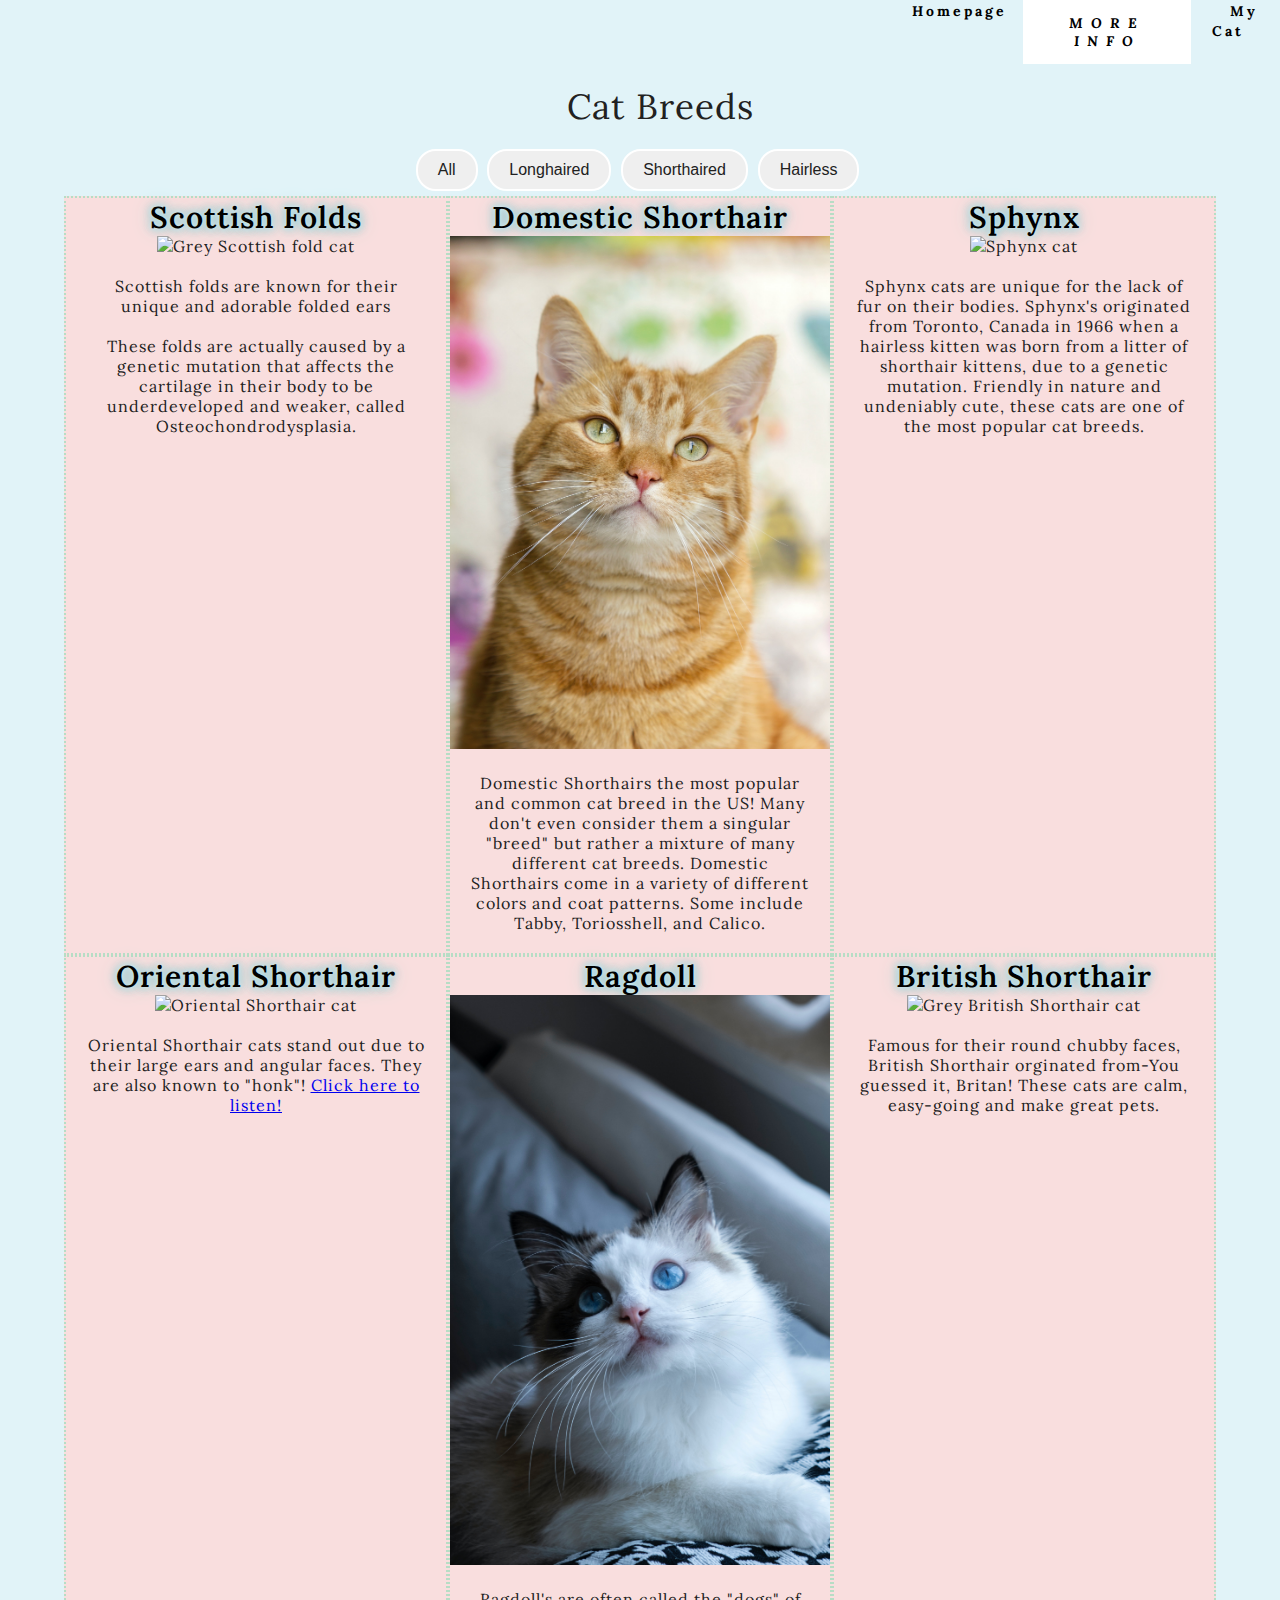
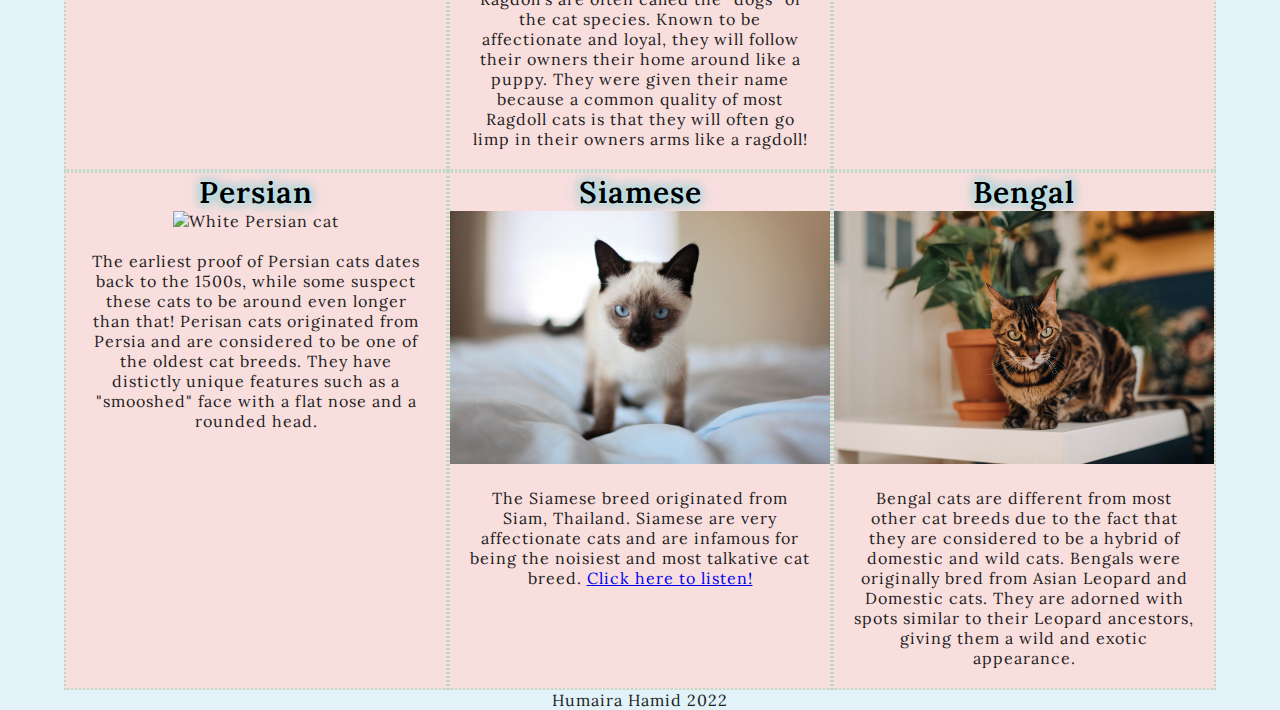
==== about.html @ 6b6b0eda "Add files via upload" ====
<!DOCTYPE html>
<html lang="en">
<head>
    <meta charset="UTF-8">
    <meta http-equiv="X-UA-Compatible" content="IE=edge">
    <meta name="viewport" content="width=device-width, initial-scale=1.0">
    <link rel="icon" href="images/favicon.ico">
    <link rel="stylesheet" href="css/html5reset.css">
    <link rel="stylesheet" href="css/style.css">
    <link rel="stylesheet" href="https://fonts.googleapis.com/css?family=Lora">
    <title>Cat Facts</title>
</head>
<body>
    <a class="skip-to-content-link" href="#main">
        Skip to content
      </a>

<header>
    <nav>
        <ul class="nav">
            <li><a href = "index.html">Homepage</a></li>
            <li><a class="active" href="about.html">More Info</a></li>
            <li><a href="maple.html">My Cat</a></li>
        </ul>
    </nav>
</header>
    <main id="main">

    <h1>Cat Breeds</h1>
    <button type="button" class="mixbutton" data-filter="all">All</button>
    <button type="button" class="mixbutton" data-filter=".longhair">Longhaired</button>
    <button type="button" class="mixbutton" data-filter=".shorthair">Shorthaired</button>
    <button type="button" class="mixbutton" data-filter=".hairless">Hairless</button>
<div class="infodiv">
    <div class = "mix shorthair all">
    <div class="catpic">
   <h2>Scottish Folds</h2>
   <img src="images/scottish_fold.jpg" alt="Grey Scottish fold cat" width="400px">
   <p>Scottish folds are known for their unique and adorable folded ears</p>
   <p>These folds are actually caused by a genetic mutation that affects the cartilage in their body to be underdeveloped and weaker, called Osteochondrodysplasia.</p></p>
  </div>
 </div>
  <div class = "mix shorthair all">
  <div class="catpic">
    <h2>Domestic Shorthair</h2>
    <img src="images/American_shorthair.jpg" alt="Orange Domestic Shorthair cat" width="400px">
    <p>Domestic Shorthairs the most popular and common cat breed in the US! Many don't even consider them a singular "breed" but rather a mixture of many different cat breeds. Domestic Shorthairs come in a variety of different colors and coat patterns. Some include Tabby, Toriosshell, and Calico. </p>
    </div>
    </div>
    <div class = "mix hairless all">
    <div class="catpic">
    <h2>Sphynx</h2>
    <img src="images/Sphynx.jpg" alt="Sphynx cat" width="400px">
    <p>Sphynx cats are unique for the lack of fur on their bodies. Sphynx's originated from Toronto, Canada in 1966 when a hairless kitten was born from a litter of shorthair kittens, due to a genetic mutation. Friendly in nature and undeniably cute, these cats are one of the most popular cat breeds.</p>
    </div>
    </div>
  <div class = "mix shorthair all">
  <div class="catpic">
    <h2>Oriental Shorthair</h2>
    <img src="images/Oriental_shorthair.jpg" alt="Oriental Shorthair cat" width="400px">
    <p>Oriental Shorthair cats stand out due to their large ears and angular faces. They are also known to "honk"! <a href="https://www.youtube.com/watch?v=qUM9tQq7b8Q&t=12s"> Click here to listen! </a></p>
  </div>
  </div>
  <div class = "mix longhair all">
  <div class="catpic">
    <h2>Ragdoll</h2>
    <img src="images/Ragdoll.jpg" alt="Ragdoll cat" width="400px">
    <p>Ragdoll's are often called the "dogs" of the cat species. Known to be affectionate and loyal, they will follow their owners their home around like a puppy. They were given their name because a common quality of most Ragdoll cats is that they will often go limp in their owners arms like a ragdoll! </p>
  </div>
  </div>
  <div class = "mix shorthair all">
  <div class="catpic">
    <h2>British Shorthair</h2>
    <img src="images/British_shorthair.jpg" alt="Grey British Shorthair cat" width="400px">
    <p>Famous for their round chubby faces, British Shorthair orginated from-You guessed it, Britan! These cats are calm, easy-going and make great pets.</p>
  </div>
  </div>
  <div class = "mix longhair all">
  <div class="catpic">
    <h2>Persian</h2>
    <img src="images/Persian.jpg" alt="White Persian cat" width="400" height="450">
    <p>The earliest proof of Persian cats dates back to the 1500s, while some suspect these cats to be around even longer than that! Perisan cats originated from Persia and are considered to be one of the oldest cat breeds. They have distictly unique features such as a "smooshed" face with a flat nose and a rounded head.</p>
  </div>
  </div>
  <div class = "mix shorthair all">
  <div class="catpic">
    <h2>Siamese</h2>
    <img src="images/Siamese.jpg" alt="Siamese cat" width="400px">
    <p> The Siamese breed originated from Siam, Thailand. Siamese are very affectionate cats and are infamous for being the noisiest and most talkative cat breed. <a href="https://www.youtube.com/watch?v=MDb_YSE3bb8"> Click here to listen! </a> </p>
  </div>
  </div>
  <div class = "mix shorthair all">
<div class="catpic">
    <h2>Bengal</h2>
    <img src="images/Bengal.jpg" alt="Bengal cat" width="400px">
    <p>Bengal cats are different from most other cat breeds due to the fact that they are considered to be a hybrid of domestic and wild cats. Bengals were originally bred from Asian Leopard and Domestic cats. They are adorned with spots similar to their Leopard ancestors, giving them a wild and exotic appearance. </p>
</div>
  </div>
  </div>

<script src="js/mixitup.min.js"></script>
<script>
    var containerEl = document.querySelector('.infodiv');
    var mixer = mixitup(containerEl);
</script>
    </main>
    <footer> Humaira Hamid 2022</footer>
    </body>
</html>
---- css/style.css ----
.maple{
    display: flex;
    justify-content: center;
    flex-direction: row;
    flex-wrap: wrap;
    
    
    
}

.maple img{
    border: 10px solid #f9dede;
    border-radius: 15px;
    margin: 10px;
    padding: 10px;
    width: 305px; 
    height: auto;
    


}

 body{
    background-color: #e1f3f8;
    text-align: center;
    color: #212121;
    font-family: 'Lora', sans-serif;
    letter-spacing: 1px;
    

 } 
 .mixbutton{
  display:inline-block;
  border-radius:20px;
  padding:10px 20px;
  border: 2px solid #FFFFFF;
  margin:0 0.3em 0.3em 0;
  text-decoration:none;
  color:#212121;
  text-align:center;
  font-size: medium;

 }
 .mixbutton:hover{
  background: white;

 }
 .infodiv{
  display: grid;
  grid-template-columns: 450px; 
  justify-content: center;
  
 
  
}
 



.catpic{
    border: dotted #b7ddc5 2px;
    margin: 0;
    text-align: center;
    background-color: #f9dede;
    height: 100%;

    
} 

a.skip-to-content-link{
  background: white;
  left: 0;
  padding: 6px;
  position: absolute;
  top: -40px;
  -webkit-transition: top 1s ease-out;
  transition: top 1s ease-out;
  z-index: 1;
}

a.skip-to-content-link:focus{
  top:20px;
  color: black;
  text-decoration-style: solid;
}



.catpic h2{
  font-size: 30px;
  font-weight: 600;
  color: black;
  text-shadow: 0px 0px 5px #d2f6fd, 0px 0px 10px #93bed3, 0px 0px 10px #93d3cc, 0px 0px 20px #93d3cc;
}



.catcover{
  display: none;
}



.nav {
    display: flex;
    justify-content:center;
    width: 100;
    
  }
.nav li {
    list-style: none;
  
  }
  .nav a {
    color: black;
   text-decoration: none;
   letter-spacing: 3px;
   font-weight: bold;
   font-size: 14px;
   padding: 14px 16px;
  
  }
  .nav a:hover:not(.active) {
    background-color: #f9dede;
  
  }
  .nav li a.active {
    background-color: #ffffff;
    font-style:oblique;
    text-transform: uppercase;
    letter-spacing: 2px;
    

}
body, html{
    height: 100%;
    margin: 0px;
  }
  
  img .bg {
    height: 100%;
    background-position: center;
    background-repeat: no-repeat;
    background-size: cover;
  }
  h1{
  
    text-align: center;
    top: 20px;
   width: 100%;
   min-height: 30px;
   display: inline-block;
   font-size: 35px;
   margin: 20px;

    
    

  } 

  p{
    margin: 20px; 

   

}
footer{
  background-color: #e1f3f8;
  color:#212121;
 
}




/* Tablet view */
@media screen and (min-width:768px) {

  .nav{
    display: flex;
    justify-content: space-around;
    width: 30%;
  }
  .nav li a.active {
    background-color: #ffffff;
    font-style:oblique;
    text-transform: uppercase;
    letter-spacing: 8px;
    display: block;
}
.nav a:hover:not(.active) {
  background-color: #f9dede;
  display: inline-block;

}
   
/* .maple img:nth-child(-n+3){
  display:none;
} */
.infodiv{
  display: grid;
  grid-template-columns: 450px 450px;
}

  
   
 
  

/* Desktop view */
@media screen and (min-width:1025px) {
  .nav{
    display: flex;
    float: right;
    margin: 0px;
  }

  

.maple img:nth-child(-n+3){
  display: block;
}



} 
.catcover{
  display: block;
}

.infodiv{
  grid-template-columns: 30% 30% 30%;
}


}
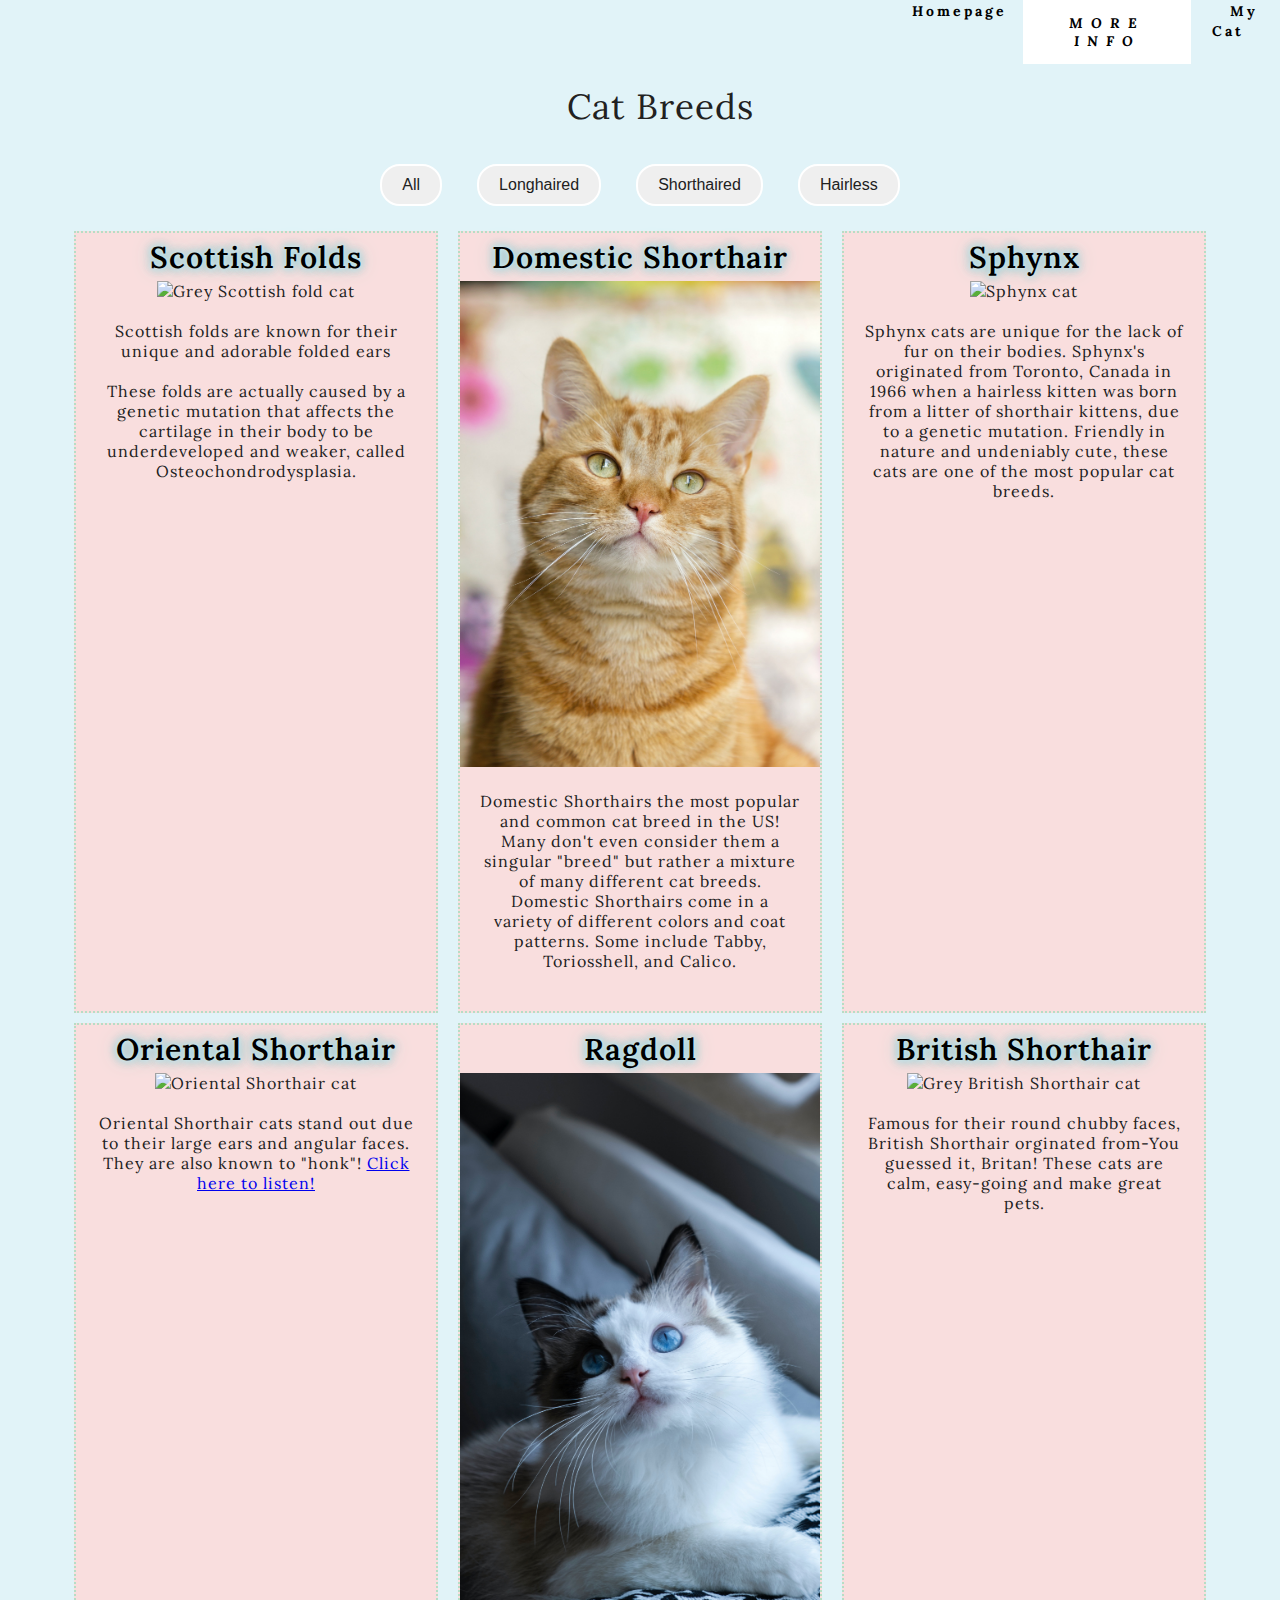
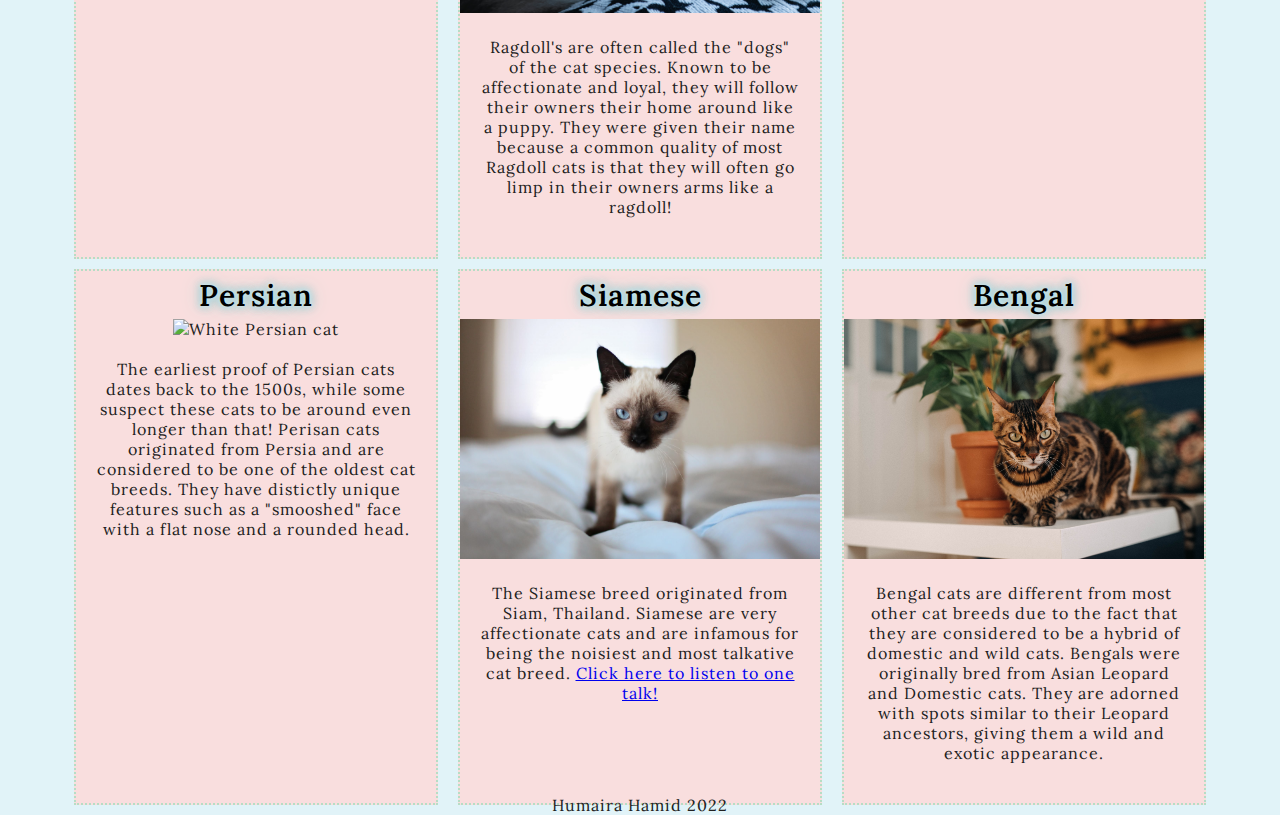
==== commit 7aa8265f: "Update about.html" ====
--- a/about.html
+++ b/about.html
@@ -86,7 +86,7 @@
   <div class="catpic">
     <h2>Siamese</h2>
     <img src="images/Siamese.jpg" alt="Siamese cat" width="400px">
-    <p> The Siamese breed originated from Siam, Thailand. Siamese are very affectionate cats and are infamous for being the noisiest and most talkative cat breed. <a href="https://www.youtube.com/watch?v=MDb_YSE3bb8"> Click here to listen! </a> </p>
+    <p> The Siamese breed originated from Siam, Thailand. Siamese are very affectionate cats and are infamous for being the noisiest and most talkative cat breed. <a href="https://www.youtube.com/watch?v=MDb_YSE3bb8"> Click here to listen to one talk! </a> </p>
   </div>
   </div>
   <div class = "mix shorthair all">
@@ -106,4 +106,4 @@
     </main>
     <footer> Humaira Hamid 2022</footer>
     </body>
-</html>+</html>
--- a/css/style.css
+++ b/css/style.css
@@ -40,6 +40,7 @@
   color:#212121;
   text-align:center;
   font-size: medium;
+  margin:15px
 
  }
  .mixbutton:hover{
@@ -50,6 +51,7 @@
   display: grid;
   grid-template-columns: 450px; 
   justify-content: center;
+  row-gap: 10px;
   
  
   
@@ -60,7 +62,7 @@
 
 .catpic{
     border: dotted #b7ddc5 2px;
-    margin: 0;
+    margin: 10px;
     text-align: center;
     background-color: #f9dede;
     height: 100%;
@@ -92,6 +94,7 @@
   font-weight: 600;
   color: black;
   text-shadow: 0px 0px 5px #d2f6fd, 0px 0px 10px #93bed3, 0px 0px 10px #93d3cc, 0px 0px 20px #93d3cc;
+  margin:5px;
 }
 
 
@@ -171,7 +174,9 @@
  
 }
 
-
+.maple img:nth-child(-n+3){
+  display:none;
+} 
 
 
 /* Tablet view */
@@ -220,7 +225,7 @@
 
 .maple img:nth-child(-n+3){
   display: block;
-}
+} 
 
 
 
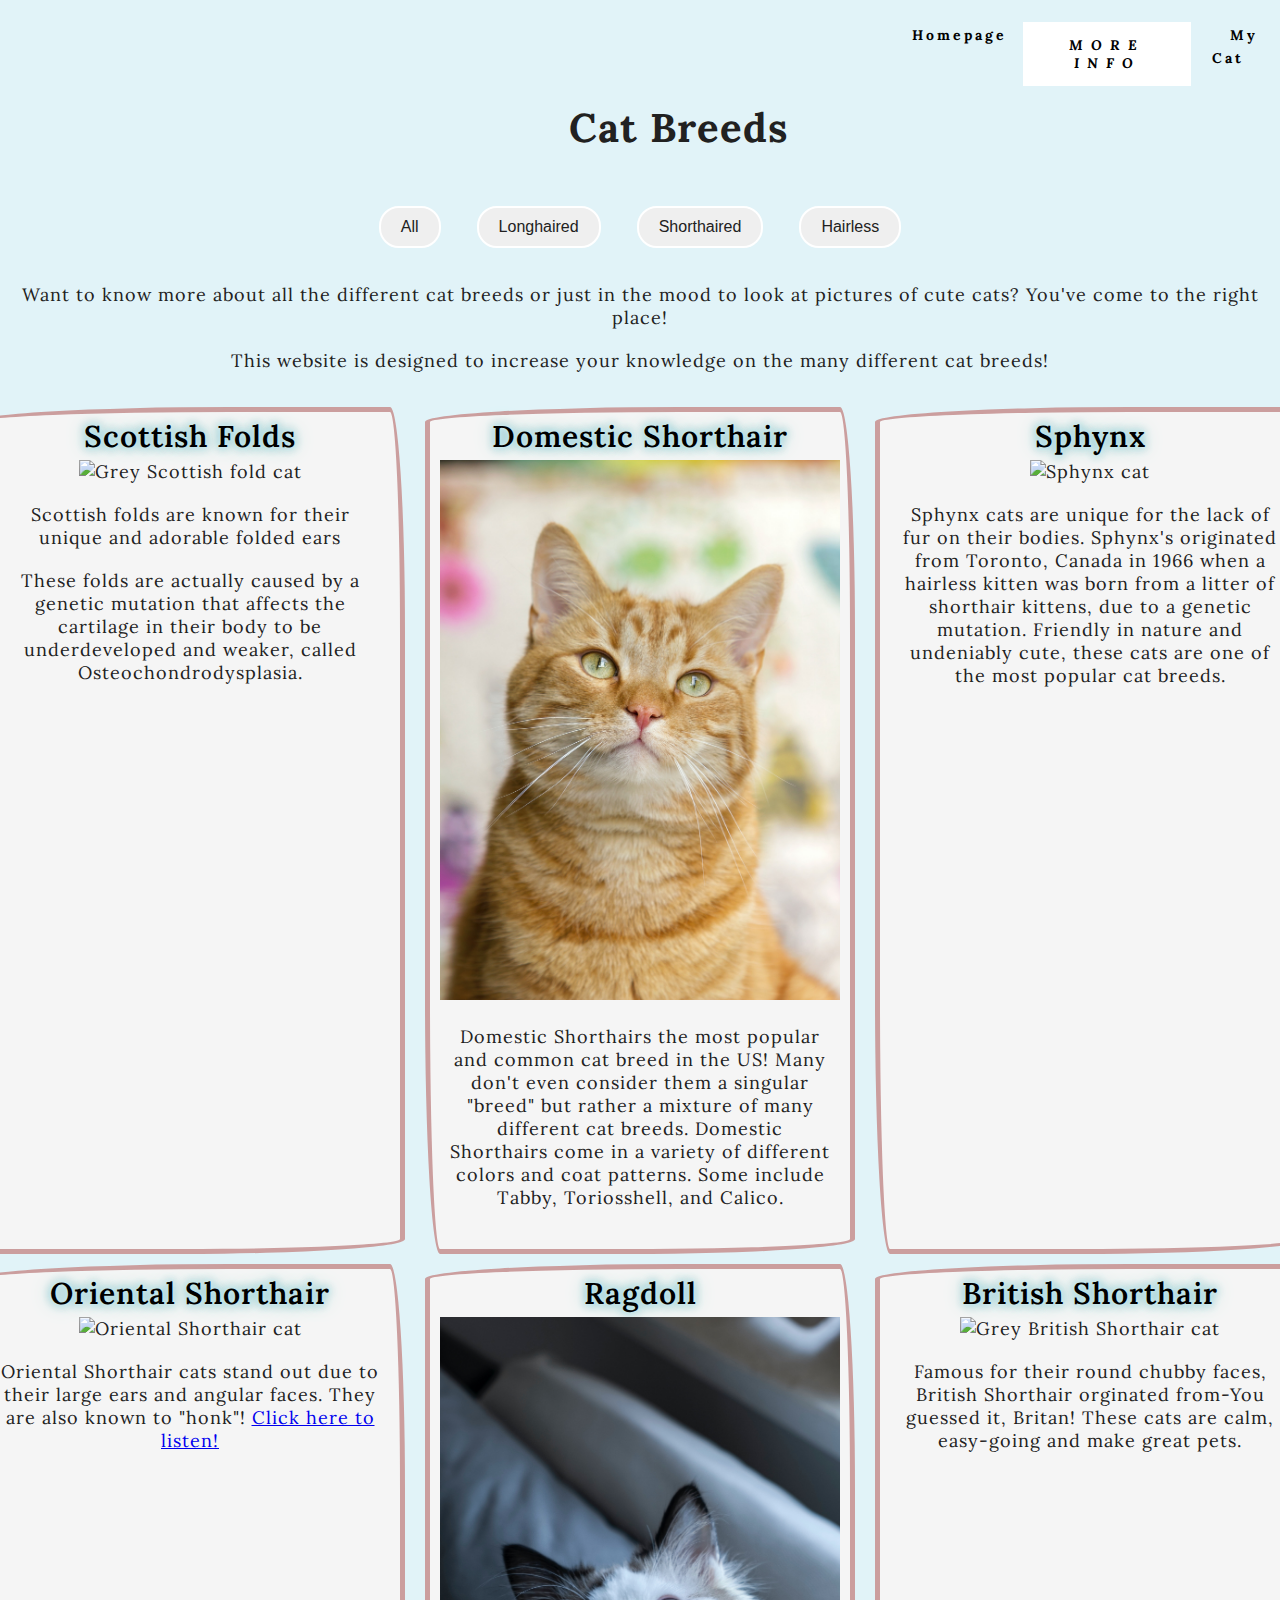
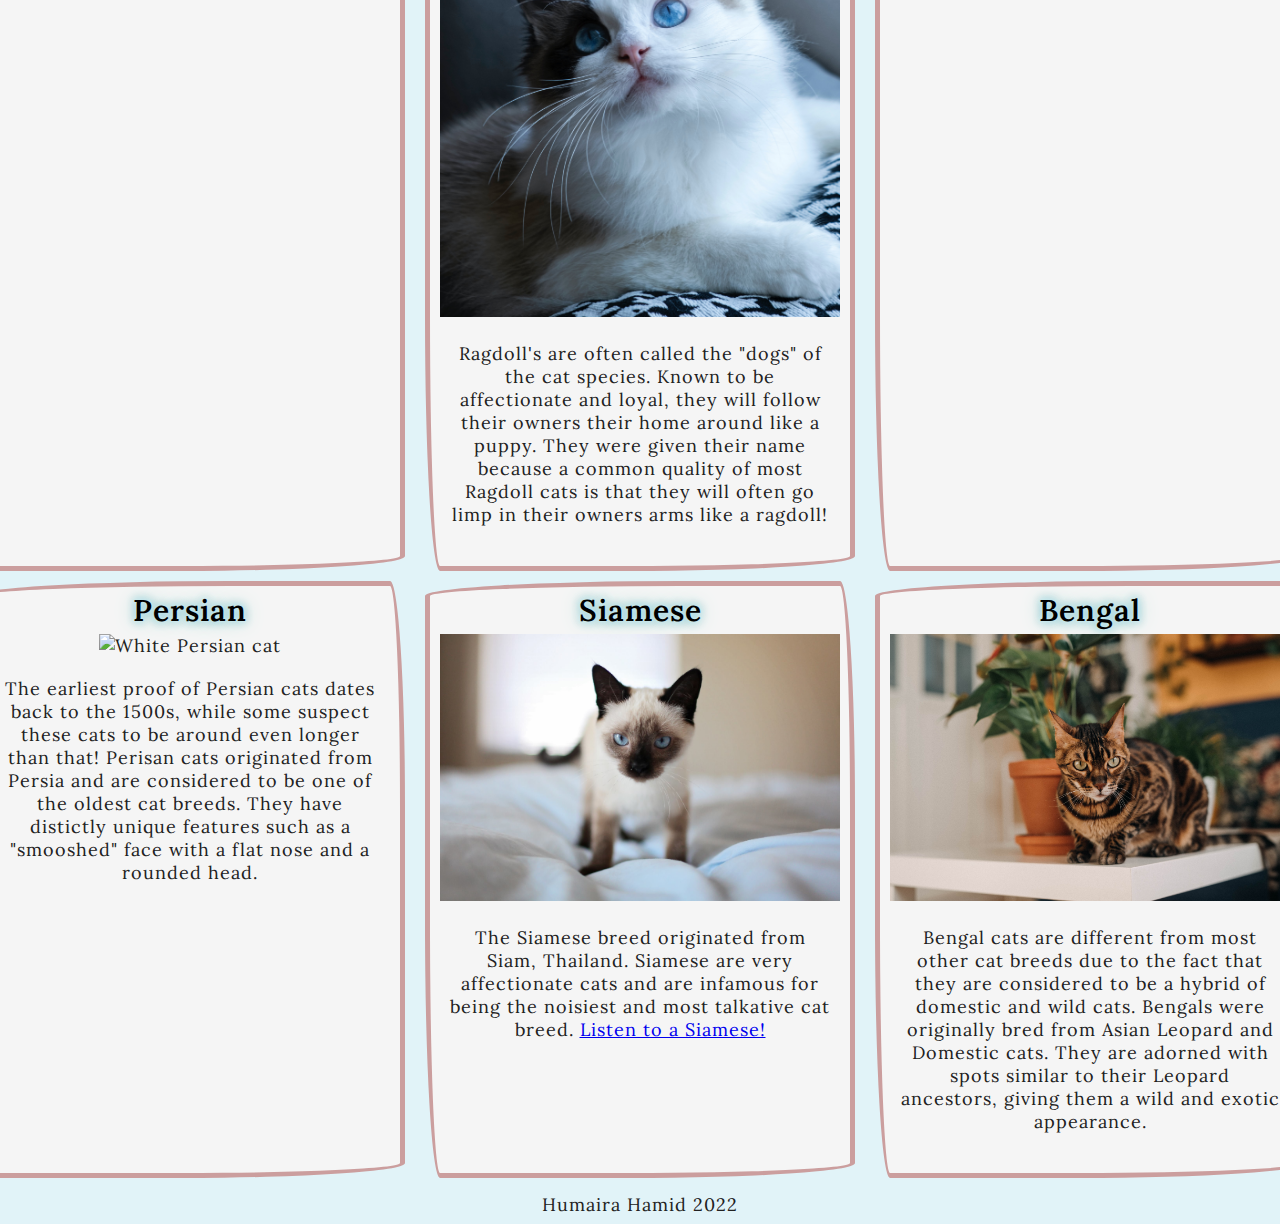
==== commit 93577567: "Add files via upload" ====
--- a/about.html
+++ b/about.html
@@ -3,7 +3,7 @@
 <head>
     <meta charset="UTF-8">
     <meta http-equiv="X-UA-Compatible" content="IE=edge">
-    <meta name="viewport" content="width=device-width, initial-scale=1.0">
+    <meta name="viewport" content="width=device-width, initial-scale=1">
     <link rel="icon" href="images/favicon.ico">
     <link rel="stylesheet" href="css/html5reset.css">
     <link rel="stylesheet" href="css/style.css">
@@ -24,13 +24,15 @@
         </ul>
     </nav>
 </header>
+    
     <main id="main">
-
-    <h1>Cat Breeds</h1>
+        <h1>Cat Breeds</h1>
     <button type="button" class="mixbutton" data-filter="all">All</button>
     <button type="button" class="mixbutton" data-filter=".longhair">Longhaired</button>
     <button type="button" class="mixbutton" data-filter=".shorthair">Shorthaired</button>
     <button type="button" class="mixbutton" data-filter=".hairless">Hairless</button>
+    <p>Want to know more about all the different cat breeds or just in the mood to look at pictures of cute cats? You've come to the right place! </p>
+         <p>This website is designed to increase your knowledge on the many different cat breeds! </p>
 <div class="infodiv">
     <div class = "mix shorthair all">
     <div class="catpic">
@@ -86,7 +88,7 @@
   <div class="catpic">
     <h2>Siamese</h2>
     <img src="images/Siamese.jpg" alt="Siamese cat" width="400px">
-    <p> The Siamese breed originated from Siam, Thailand. Siamese are very affectionate cats and are infamous for being the noisiest and most talkative cat breed. <a href="https://www.youtube.com/watch?v=MDb_YSE3bb8"> Click here to listen to one talk! </a> </p>
+    <p> The Siamese breed originated from Siam, Thailand. Siamese are very affectionate cats and are infamous for being the noisiest and most talkative cat breed. <a href="https://www.youtube.com/watch?v=MDb_YSE3bb8">Listen to a Siamese! </a> </p>
   </div>
   </div>
   <div class = "mix shorthair all">
@@ -94,7 +96,7 @@
     <h2>Bengal</h2>
     <img src="images/Bengal.jpg" alt="Bengal cat" width="400px">
     <p>Bengal cats are different from most other cat breeds due to the fact that they are considered to be a hybrid of domestic and wild cats. Bengals were originally bred from Asian Leopard and Domestic cats. They are adorned with spots similar to their Leopard ancestors, giving them a wild and exotic appearance. </p>
-</div>
+ </div>
   </div>
   </div>
 
@@ -106,4 +108,4 @@
     </main>
     <footer> Humaira Hamid 2022</footer>
     </body>
-</html>
+</html>--- a/css/style.css
+++ b/css/style.css
@@ -1,248 +1,313 @@
-
 .maple{
-    display: flex;
-    justify-content: center;
-    flex-direction: row;
-    flex-wrap: wrap;
-    
-    
-    
+  display: flex;
+  justify-content: center;
+  flex-direction: row;
+  flex-wrap: wrap;
+  
+  
+  
 }
 
 .maple img{
-    border: 10px solid #f9dede;
-    border-radius: 15px;
-    margin: 10px;
-    padding: 10px;
-    width: 305px; 
-    height: auto;
-    
-
-
-}
-
- body{
-    background-color: #e1f3f8;
-    text-align: center;
-    color: #212121;
-    font-family: 'Lora', sans-serif;
-    letter-spacing: 1px;
-    
-
- } 
- .mixbutton{
-  display:inline-block;
-  border-radius:20px;
-  padding:10px 20px;
-  border: 2px solid #FFFFFF;
-  margin:0 0.3em 0.3em 0;
-  text-decoration:none;
-  color:#212121;
-  text-align:center;
-  font-size: medium;
-  margin:15px
-
- }
- .mixbutton:hover{
-  background: white;
-
- }
- .infodiv{
-  display: grid;
-  grid-template-columns: 450px; 
-  justify-content: center;
-  row-gap: 10px;
-  
+  border: 10px solid whitesmoke;
+  border-radius: 15px;
+  margin: 10px;
+  padding: 10px;
+  width: 305px; 
+  height: auto;
+  border:solid 5px rgb(0, 0, 0);
+  border-radius: 255px 15px 225px 15px/15px 225px 15px 255px;
+}
+  
+.bx{
+  margin: 1em auto; padding: 1em 2em;
+  border: solid 1px #808080; 
+  display: inline-block; 
+  position: relative; 
+  font-size: 18px;  
+  max-width: 400px;
+}
+
+
+.quote{
+  max-width: 220px;
+  border-radius: 40%;
+  border: solid 4px rgba(12,58,168,1.0);
+}
+.quote::before,
+.quote::after {
+  content: "";
+  position: absolute;
+  background: white;;
+  border-radius: 50%;
+}.quote::before {
+  bottom: -18px; left: 70%;
+  height: 20px; width: 20px; 
+  border: solid 4px rgba(12,58,168,0.8);
+}
+.quote::after {
+  bottom: -28px; left: 74%;
+  height: 12px; width: 12px; 
+  border: solid 4px rgba(12,58,168,0.6);
+}
+
+
+
+body{
+  background-color: #e1f3f8;
+  text-align: center;
+  color: #212121;
+  font-family: 'Lora', sans-serif;
+  letter-spacing: 1px;
+  font-size: 18px;
+  
+
+} 
+.mixbutton{
+display:inline-block;
+border-radius:20px;
+padding:10px 20px;
+border: 2px solid #FFFFFF;
+margin:0 0.3em 0.3em 0;
+text-decoration:none;
+color:#212121;
+text-align:center;
+font-size: medium;
+margin:15px
+
+}
+.mixbutton:hover{
+background: white;
+
+}
+.infodiv{
+display: grid;
+grid-template-columns: 450px; 
+justify-content: center;
+row-gap: 10px;
+
+
+
+
+
+}
+
+
+
+
+.catpic{
+  /* border: ridge #f9dede 5px; */
+  margin: 10px;
+  text-align: center;
+  background-color: whitesmoke;
+  height: 100%;
+  border:solid 5px rgb(203, 158, 158);
+  border-radius: 255px 15px 225px 15px/15px 225px 15px 255px;
+
+  
+} 
+
+a.skip-to-content-link{
+background: white;
+left: 0;
+padding: 6px;
+position: absolute;
+top: -40px;
+-webkit-transition: top 1s ease-out;
+transition: top 1s ease-out;
+z-index: 1;
+}
+
+a.skip-to-content-link:focus{
+top:20px;
+color: black;
+text-decoration-style: solid;
+}
+
+
+
+.catpic h2{
+font-size: 30px;
+font-weight: 600;
+color: black;
+text-shadow: 0px 0px 5px #d2f6fd, 0px 0px 10px #93bed3, 0px 0px 10px #93d3cc, 0px 0px 20px #93d3cc;
+margin:5px;
+}
+
+
+
+.catcover{
+display: none;
+}
+
+
+
+.nav {
+  display: flex;
+  justify-content:center;
+  width: 100;
+  position: relative;
+  top: 22px;
+  
+}
+.nav li {
+  list-style: none;
+
+}
+.nav a {
+  color: black;
+ text-decoration: none;
+ letter-spacing: 3px;
+ font-weight: bold;
+ font-size: 14px;
+ padding: 14px 16px;
+
+}
+.nav a:hover:not(.active) {
+  background-color: #f9dede;
+
+}
+.nav li a.active {
+  background-color: #ffffff;
+  font-style:oblique;
+  text-transform: uppercase;
+  letter-spacing: 2px;
+  
+
+}
+
+
+/* img .bg {
+  height: 100%;
+  background-position: center;
+  background-repeat: no-repeat;
+  background-size: cover; */
+
+h1{
+
+  text-align: center;
+  top: 20px;
+  width: 100%;
+  min-height: 30px;
+  display: inline-block;
+  font-size: 40px;
+  margin: 38px;
+  font-weight: bold;
  
-  
-}
+
+  
+  
+
+} 
+.home{
+  background:#FFFFFF;
+  border: black solid 5px;
+  border-radius: 15px;
+  /* padding: 20px 15px; */
+
+  
+}
+
+p{
+  margin: 20px; 
+
  
 
-
-
-.catpic{
-    border: dotted #b7ddc5 2px;
-    margin: 10px;
-    text-align: center;
-    background-color: #f9dede;
-    height: 100%;
-
-    
-} 
-
-a.skip-to-content-link{
-  background: white;
-  left: 0;
-  padding: 6px;
-  position: absolute;
-  top: -40px;
-  -webkit-transition: top 1s ease-out;
-  transition: top 1s ease-out;
-  z-index: 1;
-}
-
-a.skip-to-content-link:focus{
-  top:20px;
-  color: black;
-  text-decoration-style: solid;
-}
-
-
-
-.catpic h2{
-  font-size: 30px;
-  font-weight: 600;
-  color: black;
-  text-shadow: 0px 0px 5px #d2f6fd, 0px 0px 10px #93bed3, 0px 0px 10px #93d3cc, 0px 0px 20px #93d3cc;
-  margin:5px;
-}
-
-
-
-.catcover{
+}
+footer{
+background-color: #e1f3f8;
+color:#212121;
+margin:8px;
+}
+
+.maple img:nth-child(-n+3){
+display:none;
+} 
+.quote{
   display: none;
 }
-
-
-
-.nav {
-    display: flex;
-    justify-content:center;
-    width: 100;
-    
-  }
-.nav li {
-    list-style: none;
-  
-  }
-  .nav a {
-    color: black;
-   text-decoration: none;
-   letter-spacing: 3px;
-   font-weight: bold;
-   font-size: 14px;
-   padding: 14px 16px;
-  
-  }
-  .nav a:hover:not(.active) {
-    background-color: #f9dede;
-  
-  }
-  .nav li a.active {
-    background-color: #ffffff;
-    font-style:oblique;
-    text-transform: uppercase;
-    letter-spacing: 2px;
-    
-
-}
-body, html{
-    height: 100%;
-    margin: 0px;
-  }
-  
-  img .bg {
-    height: 100%;
-    background-position: center;
-    background-repeat: no-repeat;
-    background-size: cover;
-  }
-  h1{
-  
-    text-align: center;
-    top: 20px;
-   width: 100%;
-   min-height: 30px;
-   display: inline-block;
-   font-size: 35px;
-   margin: 20px;
-
-    
-    
-
-  } 
-
-  p{
-    margin: 20px; 
-
-   
-
-}
-footer{
-  background-color: #e1f3f8;
-  color:#212121;
- 
-}
-
-.maple img:nth-child(-n+3){
-  display:none;
-} 
 
 
 /* Tablet view */
 @media screen and (min-width:768px) {
 
-  .nav{
-    display: flex;
-    justify-content: space-around;
-    width: 30%;
-  }
-  .nav li a.active {
-    background-color: #ffffff;
-    font-style:oblique;
-    text-transform: uppercase;
-    letter-spacing: 8px;
-    display: block;
+.nav{
+  display: flex;
+  justify-content: space-around;
+  width: 30%;
+}
+.nav li a.active {
+  background-color: #ffffff;
+  font-style:oblique;
+  text-transform: uppercase;
+  letter-spacing: 8px;
+  display: block;
 }
 .nav a:hover:not(.active) {
-  background-color: #f9dede;
+background-color: #f9dede;
+display: inline-block;
+
+}
+.quote{
   display: inline-block;
-
-}
-   
+}
+
+ 
 /* .maple img:nth-child(-n+3){
-  display:none;
+display:none;
 } */
 .infodiv{
-  display: grid;
-  grid-template-columns: 450px 450px;
-}
-
-  
-   
+display: grid;
+grid-template-columns: 450px 450px 450px;
+margin:25px
+}
+
+
  
-  
+
+
 
 /* Desktop view */
 @media screen and (min-width:1025px) {
-  .nav{
-    display: flex;
-    float: right;
-    margin: 0px;
-  }
-
-  
+.nav{
+  display: flex;
+  float: right;
+  margin: 0px;
+}
+
+
 
 .maple img:nth-child(-n+3){
+display: block;
+} 
+
+
+
+} 
+.catcover{
+ display: block;
+  width: 60%;
+  margin: auto;
   display: block;
-} 
-
-
-
-} 
-.catcover{
-  display: block;
-}
-
-.infodiv{
-  grid-template-columns: 30% 30% 30%;
-}
-
-
-}
-
-
-
-
-
-
+}
+}
+
+.infodiv > div{
+  display: grid;
+grid-template-columns: auto auto auto;
+}
+
+
+
+
+
+
+
+
+
+
+
+
+
+
+
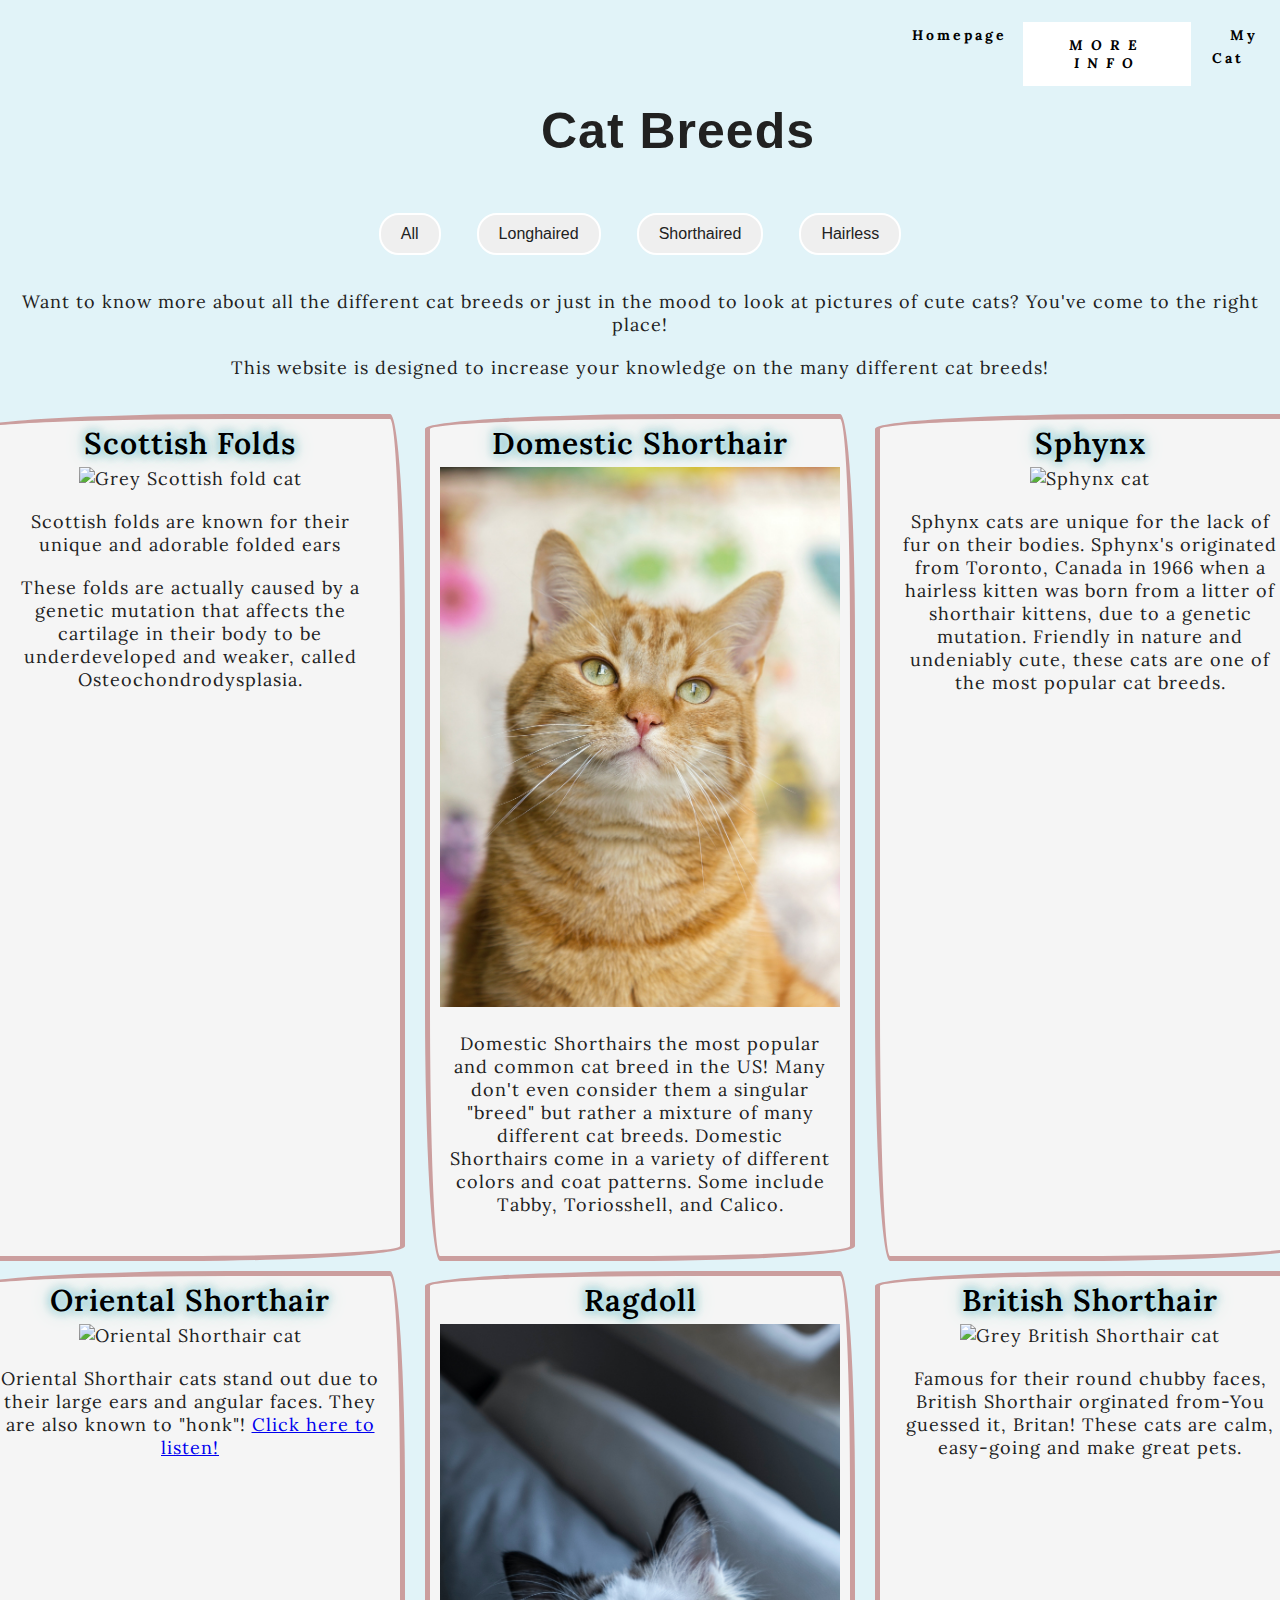
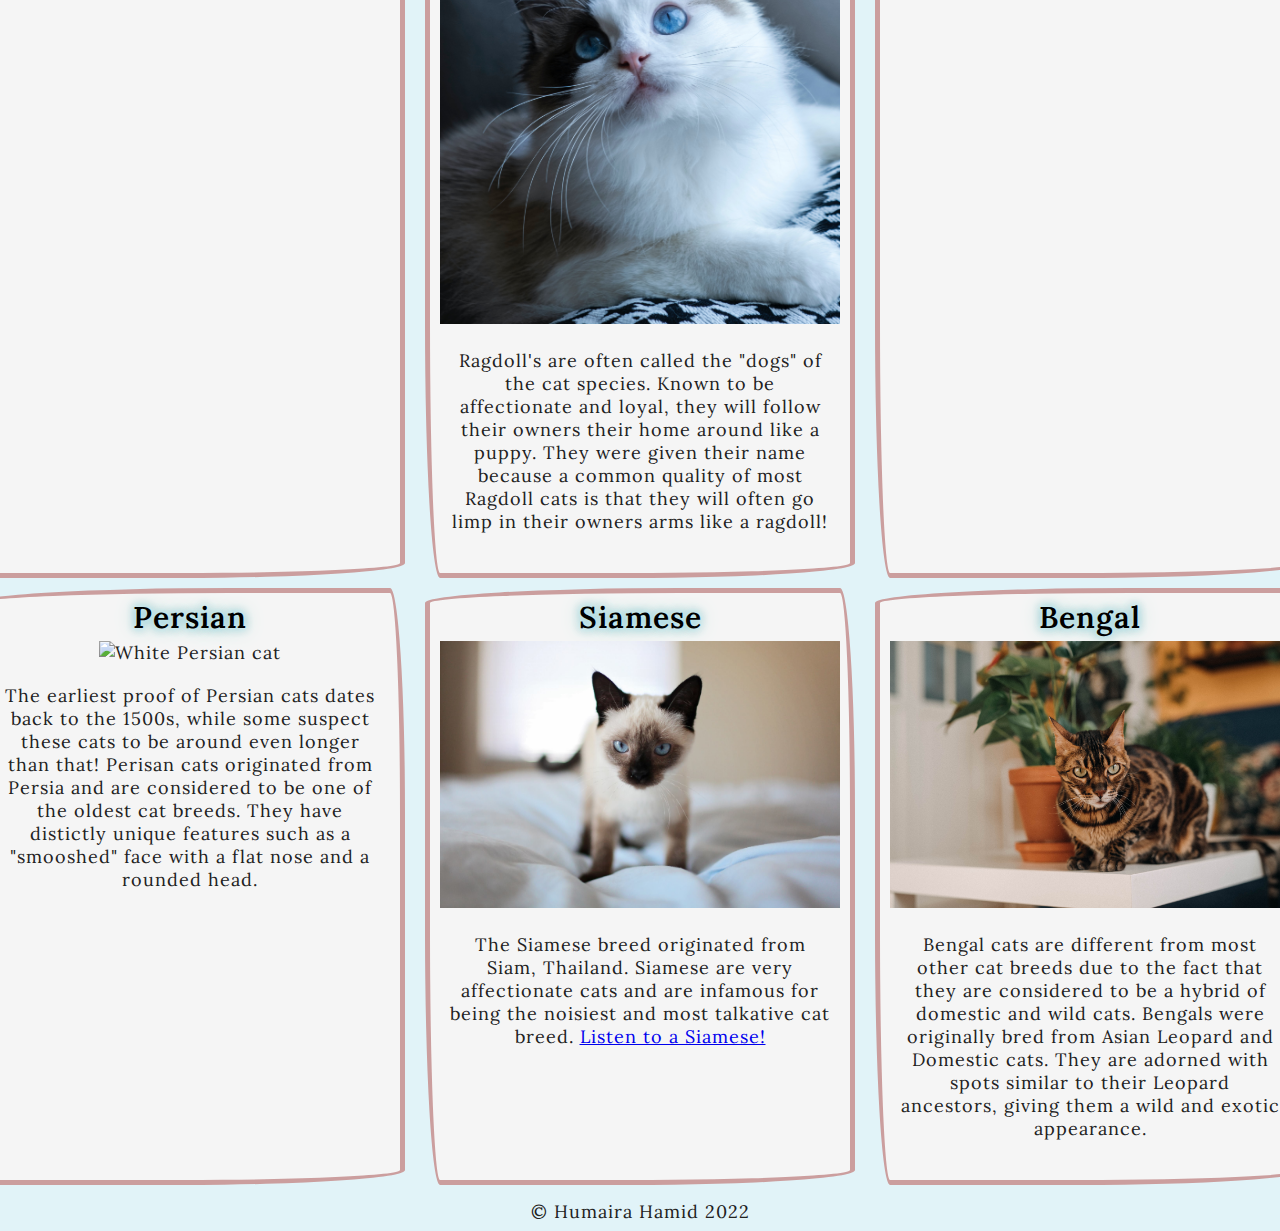
==== commit 2bf960f7: "Update about.html" ====
--- a/about.html
+++ b/about.html
@@ -106,6 +106,6 @@
     var mixer = mixitup(containerEl);
 </script>
     </main>
-    <footer> Humaira Hamid 2022</footer>
+    <footer> &copy Humaira Hamid 2022</footer>
     </body>
-</html>+</html>
--- a/css/style.css
+++ b/css/style.css
@@ -184,13 +184,13 @@
   background-size: cover; */
 
 h1{
-
+  font-family:'Lucida Sans', 'Lucida Sans Regular', 'Lucida Grande', 'Lucida Sans Unicode', Geneva, Verdana, sans-serif;
   text-align: center;
   top: 20px;
   width: 100%;
   min-height: 30px;
   display: inline-block;
-  font-size: 40px;
+  font-size: 50px;
   margin: 38px;
   font-weight: bold;
  
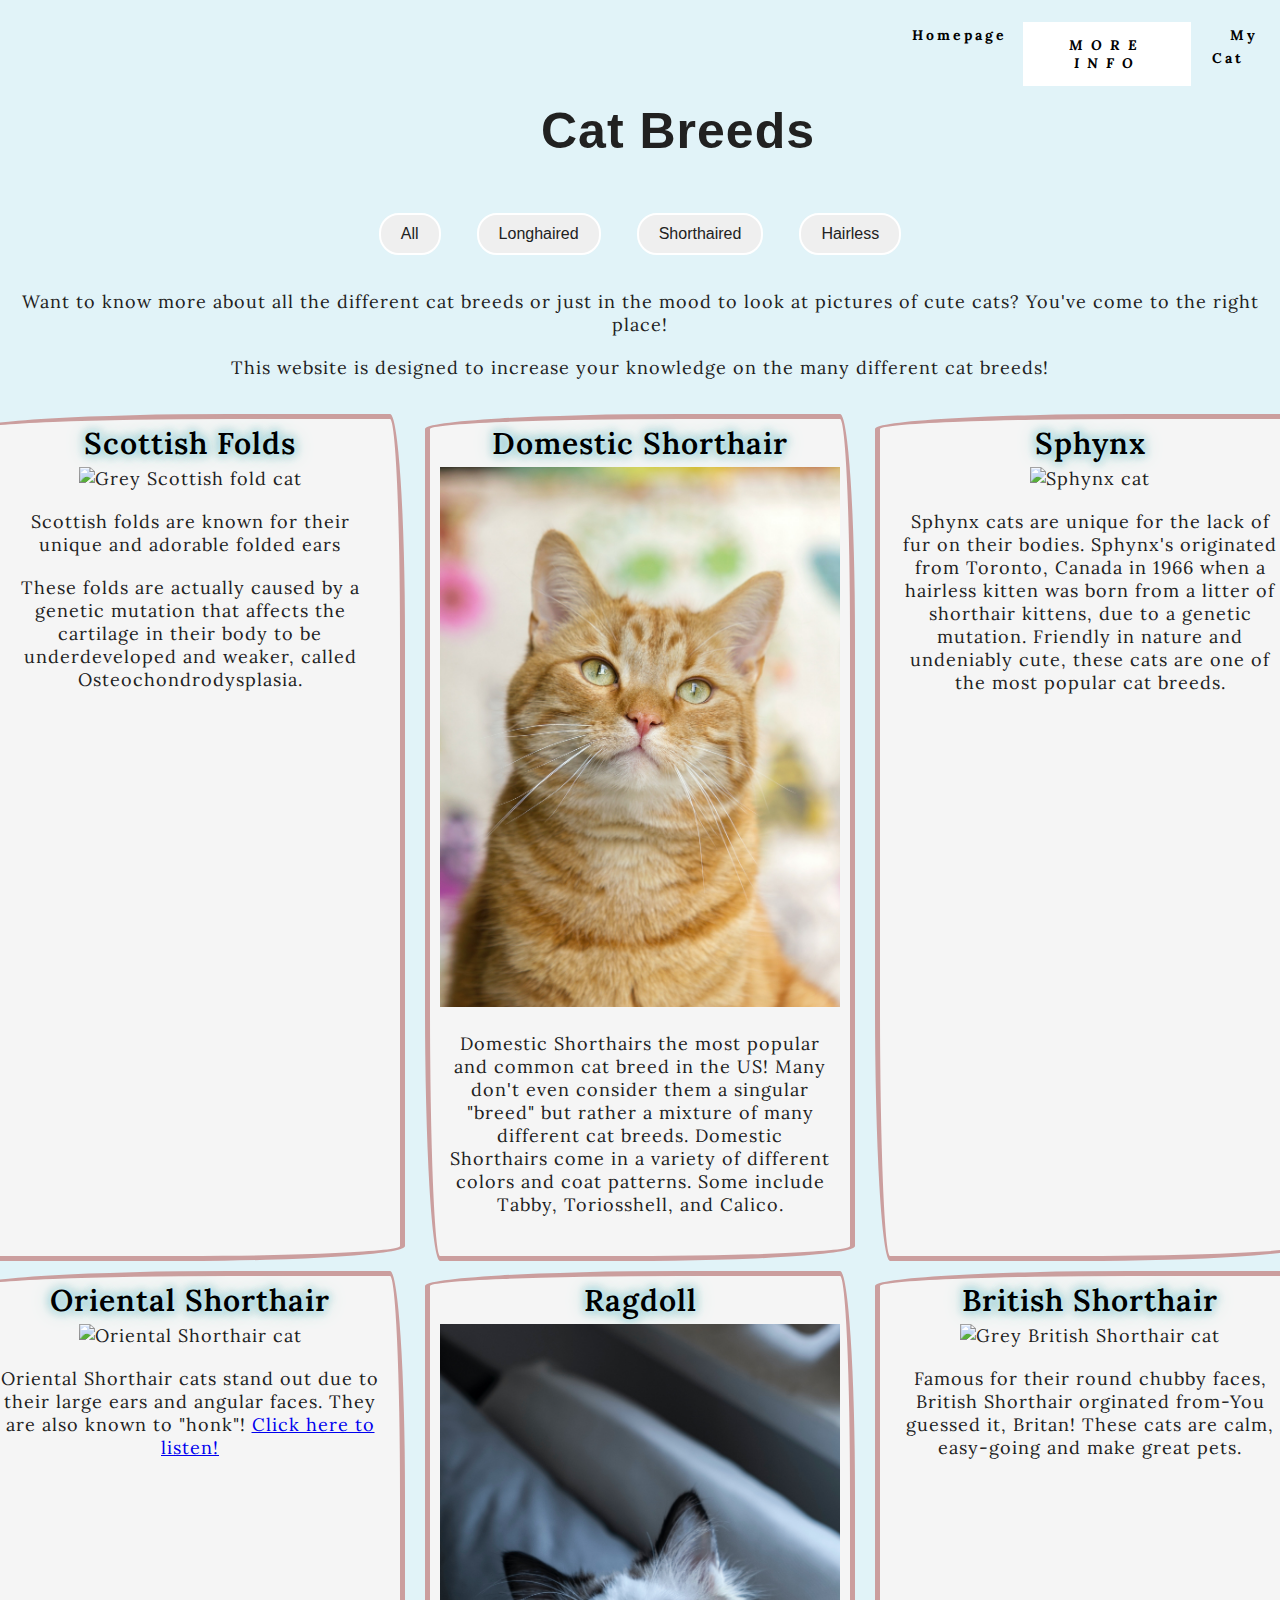
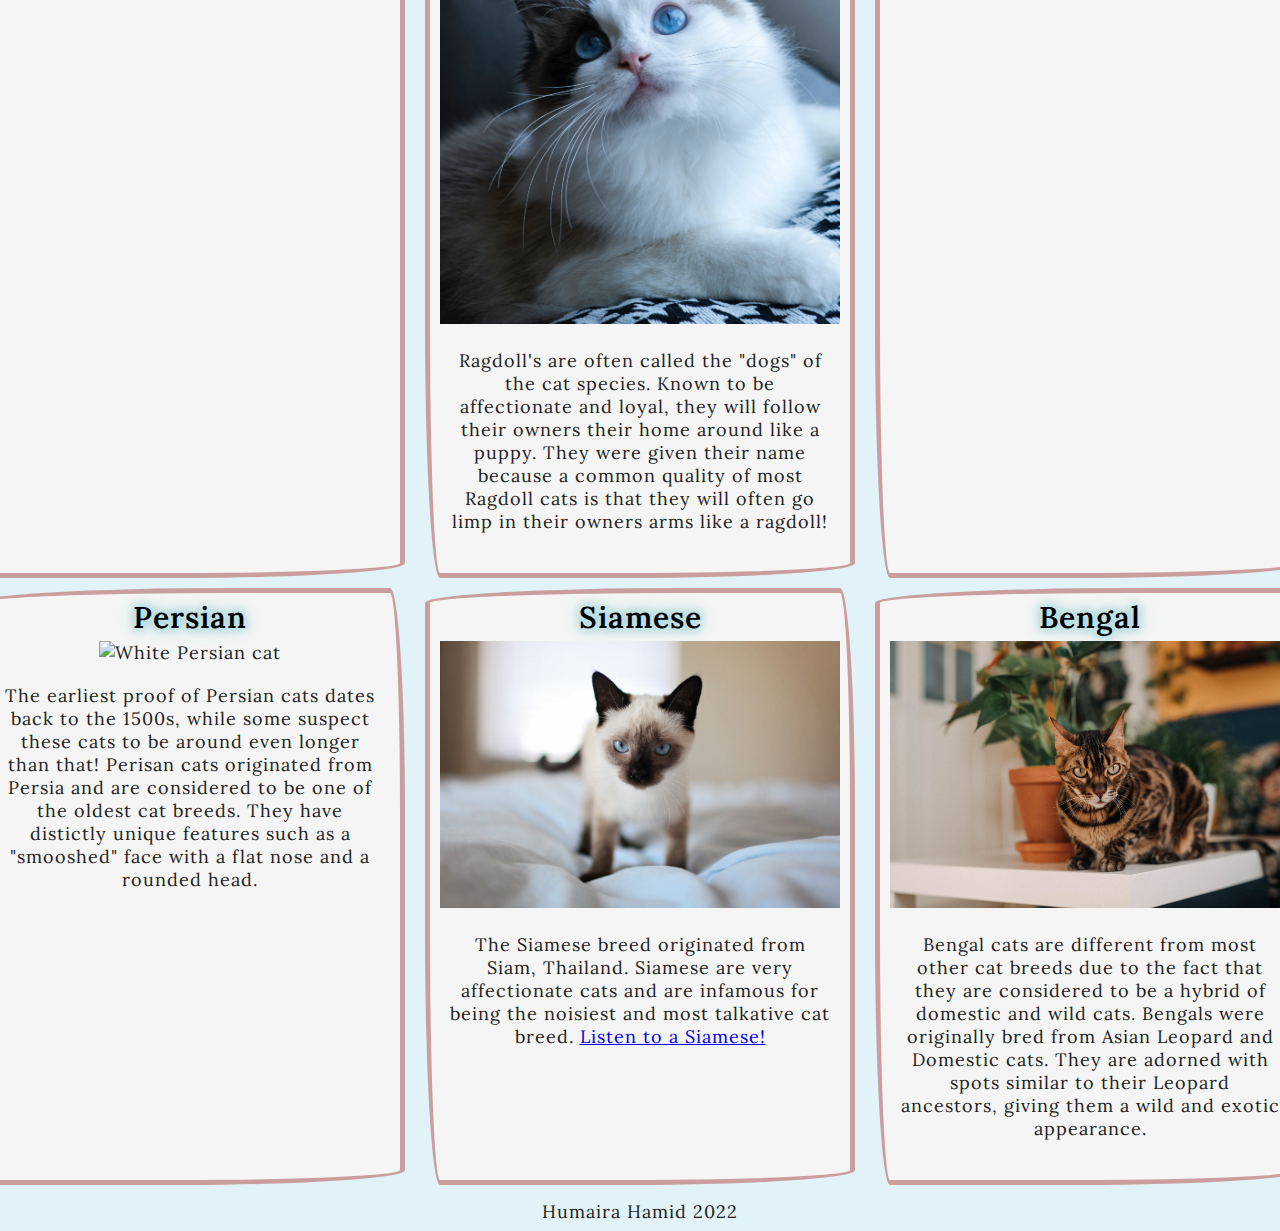
==== commit 92401ad4: "Update about.html" ====
--- a/about.html
+++ b/about.html
@@ -106,6 +106,6 @@
     var mixer = mixitup(containerEl);
 </script>
     </main>
-    <footer> &copy Humaira Hamid 2022</footer>
+    <footer> Humaira Hamid 2022</footer>
     </body>
 </html>
